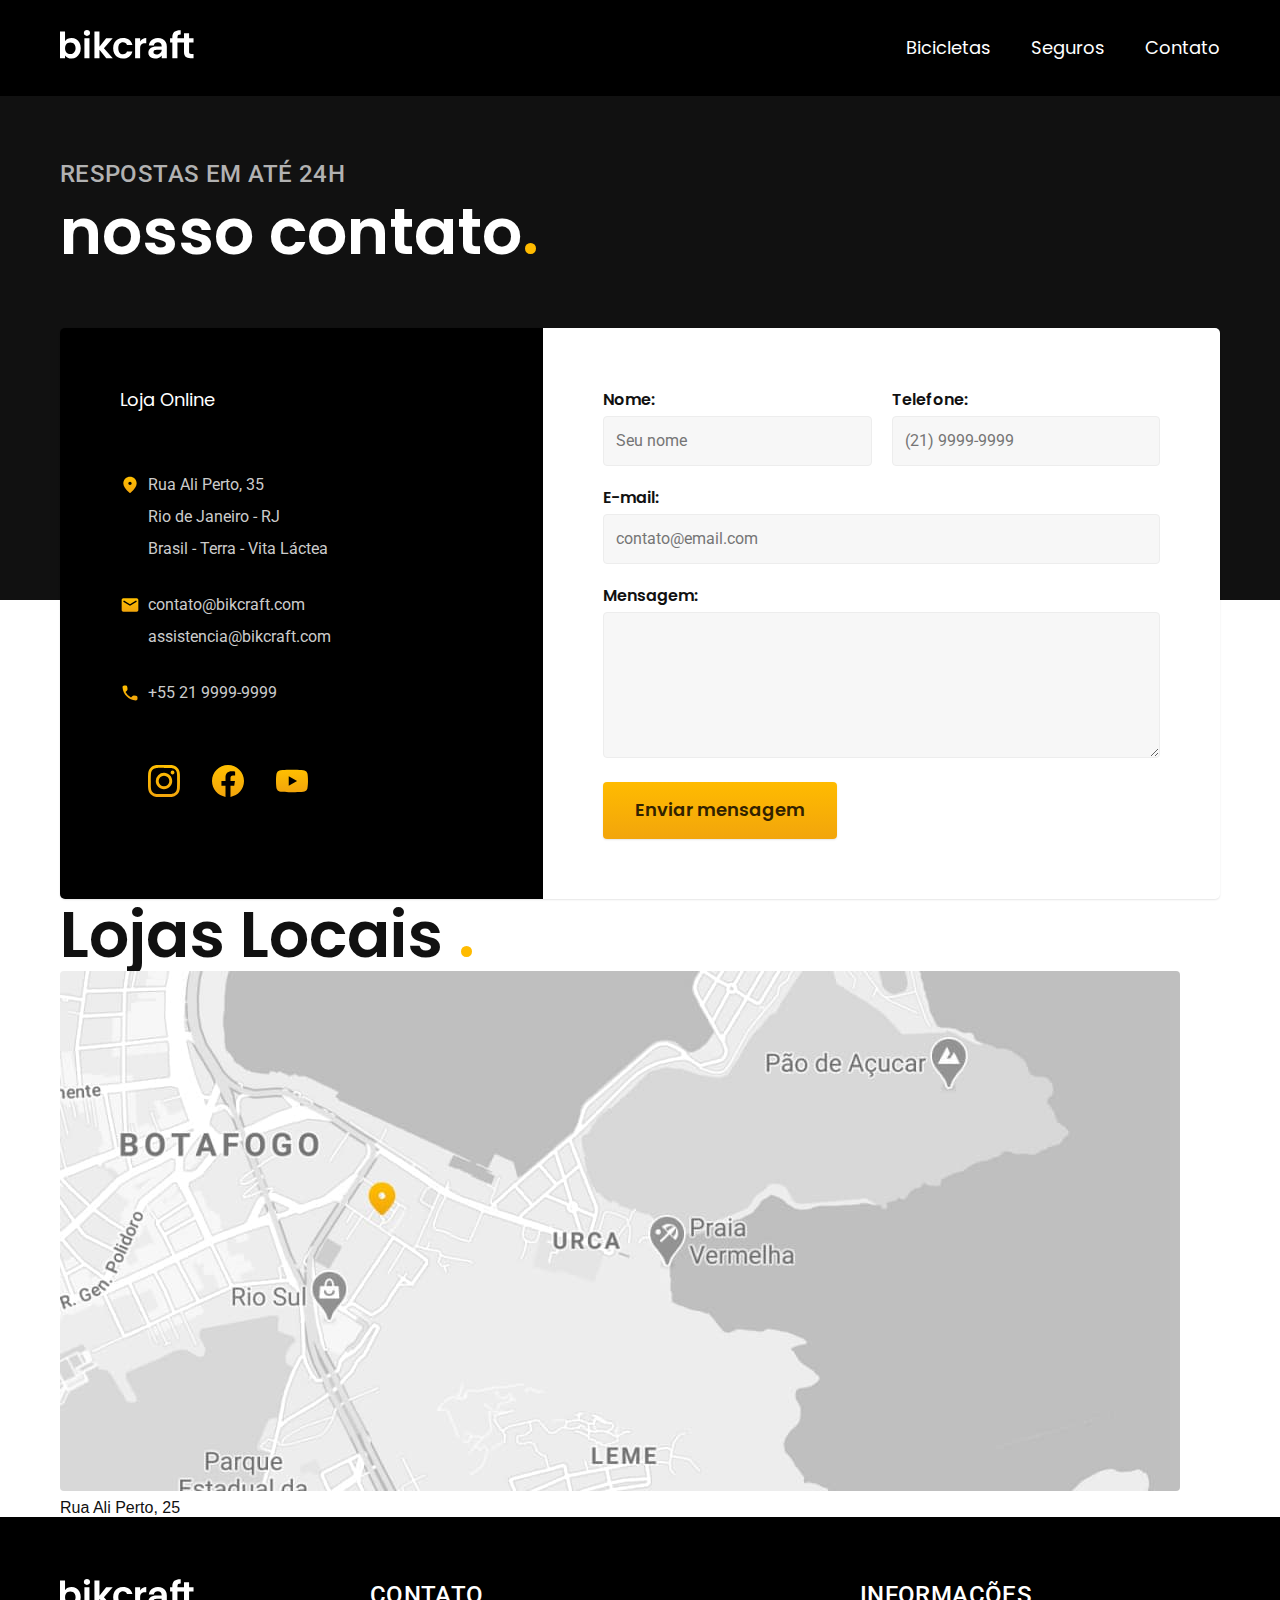
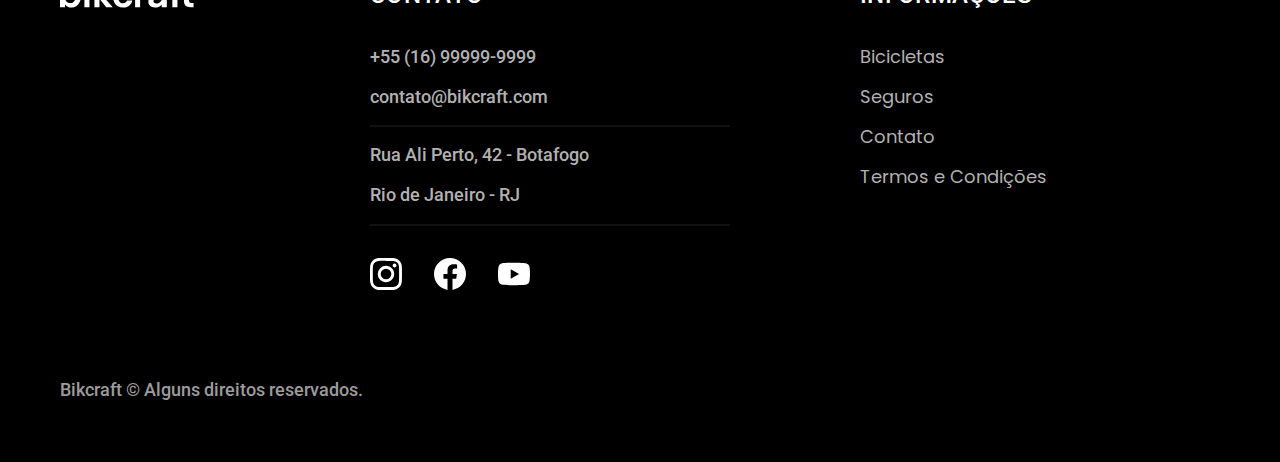
==== contatos.html @ 68f5b2b1 "Contatos da pagina" ====
<!DOCTYPE html>
<html lang="pt-br">
<head>
    <meta charset="UTF-8">
    <meta http-equiv="X-UA-Compatible" content="IE=edge">
    <meta name="viewport" content="width=device-width, initial-scale=1.0">
    <meta name="description" content="Contato Bikcraft.">
    <link rel="preconnect" href="https://fonts.googleapis.com">
    <link rel="preconnect" href="https://fonts.gstatic.com" crossorigin>
    <link href="https://fonts.googleapis.com/css2?family=Merriweather:ital,wght@1,900&family=Poppins:wght@400;600&family=Roboto:wght@400;500&display=swap" rel="stylesheet">
    <title>Contato - Bikecraft</title>
    <link rel="stylesheet" href="./css/style.css">
</head>
<body id="contato">
    <header class="header-bg">
        <div class="header container">
            <a href="./">
                <img src="./img/bikcraft.svg" alt="Bikcraft">
            </a>
            <nav aria-label="Primaria">
                <ul class="header-menu font-1-m cor-0">
                    <li><a href="./bicicletas.html">Bicicletas</a></li>
                    <li><a href="./seguros.html">Seguros</a></li>
                    <li><a href="./contatos.html">Contato</a></li>
                </ul>
            </nav>
        </div>
    </header>
    <main>
        <div class="titulo-bg">
            <div class="titulo container">
                <p class="font-2-l-b cor-5">RESPOSTAS EM ATÉ 24H</p>
                <h1 class="font-1-xxl cor-0">nosso contato<span class="cor-p1">.</span></h1>
            </div>
        </div>
            <div class="contato container">
                <section class="contato-dados" aria-label="Endereço">
                    <h2 class="font-1-m cor-0">Loja Online</h2>
                    <div class="contato-endereco font-2-s cor-4">
                        <p>Rua Ali Perto, 35</p>
                        <p>Rio de Janeiro - RJ</p>
                        <p>Brasil - Terra - Vita Láctea</p>
                    </div>
                    <address class="contato-meios font-2-s cor-4">
                        <a href="mailto:contato@bikcraft.com">contato@bikcraft.com</a>
                        <a href="mailto:assistencia@bikcraft.com">assistencia@bikcraft.com</a>
                        <a href="tel:+552199999999">+55 21 9999-9999</a>
                    </address>
                    <div class="contato-redes">
                        <a href="./">
                            <img src="./img/redes/instagram-p.svg" alt="instagram">
                        </a>
                        <a href="./">
                            <img src="./img/redes/facebook-p.svg" alt="facebook">
                        </a>
                        <a href="./">
                            <img src="./img/redes/youtube-p.svg" alt="youtube">
                        </a>
                    </div>
                </section>
                <section aria-label="Formulario" class="contato-formulario">
                    <form class="form" action="./contatos.html">
                        <div>
                            <label for="nome">Nome:</label>
                                <input type="text" id="nome" name="nome" placeholder="Seu nome">
                            </label>
                        </div>
                        <div>
                            <label for="telefone">Telefone:</label>
                                <input type="text" id="telefone" name="telefone" placeholder="(21) 9999-9999">
                            </label>
                        </div>
                        <div class="col-2">
                            <label for="email">E-mail:</label>
                                <input type="email" name="email" id="email" placeholder="contato@email.com">
                            </label>
                        </div>
                        <div class="col-2">
                            <label for="mensagem">Mensagem:</label>
                                <textarea name="mensagem" id="mensagem" cols="30" rows="5" placeholder="O que você precisa?">
                                </textarea>
                            </label>
                        </div>
                        <div>
                            <button class="botao col-2">Enviar mensagem</button>
                        </div>
                    </form>
                </section>
            </div>
    </main>
    <article class="lojas container">
        <h2 class="font-1-xxl">Lojas Locais <span class="cor-p1">.</span></h2>
        <div class="lojas-item">
            <img src="./img/lojas/rj.jpg" alt="Mapa com a localização de uma das nossas lojas">
            <div>
                <p>Rua Ali Perto, 25</p>
            </div>
        </div>
    </article>
    <footer class="footer-bg">
        <div class="footer container">
            <img src="./img/bikcraft.svg" alt="Bikecraft">
            <div class="footer-contato">
                <h3 class="font-2-l-b cor-0">Contato</h3>
                <ul class="cor-5 font-2-m">
                    <li><a href="tel:+5516999999999">+55 (16) 99999-9999</a></li>
                    <li><a href="mailto:contato@bikcraft.com">contato@bikcraft.com</a></li>
                    <li>Rua Ali Perto, 42 - Botafogo</li>
                    <li>Rio de Janeiro - RJ</li>
                </ul>
                <div class="footer-redes">
                    <a href="./">
                        <img src="./img/redes/instagram.svg" alt="instagram">
                    </a>
                    <a href="./">
                        <img src="./img/redes/facebook.svg" alt="facebook">
                    </a>
                    <a href="./">
                        <img src="./img/redes/youtube.svg" alt="youtube">
                    </a>
                </div>
            </div>
            <div class="footer-informacoes">
                <h3 class="font-2-l-b cor-0">Informações</h3>
                <ul class="cor-5 font-1-m">
                    <li><a href="./bicicletas.html">Bicicletas</a></li>
                    <li><a href="./seguros.html">Seguros</a></li>
                    <li><a href="./contato.html">Contato</a></li>
                    <li><a href="./termos.html">Termos e Condições</a></li>
                </ul>
            </div>
            <p class="footer-copy font-2-m cor-6">Bikcraft © Alguns direitos reservados.</p>
        </div>
    </footer>
</body>
</html>
---- css/style.css ----
/* Global/Reset */
@import "./global/global.css";
/* Header */
@import "./global/header.css";
/* Home */
@import "./home/introducao.css";
/* utilitarios */
@import"./utilidades/componente.css";
@import "./utilidades/tipografia.css";
@import "./utilidades/cores.css";
/* Bicicletas */
@import "./bicicletas/bicicletas_lista.css";
/* Tecnologia */
@import "./home/tecnologia.css";
/* Parceiros */
@import "./home/parceiros.css";
/* depoimento */
@import "./home/depoimento.css";
/* Seguros */
@import "./home/seguro.css";
/* Rodapé do site */
@import "./global/footer.css";


/* Termos CSS */
@import "./termos/termos.css";

/* Bicicletas css */
@import "./bicicletas/bicicletas.css";

/* Seguros */
@import"./seguros/perguntas.css";
@import"./seguros/vantagens.css";

/* bicicleta pagina de venda */
@import "./bicicleta/bicicleta.css";

/* Conheça o seguro */
@import "./seguros/seguro.css";

/* Contatos */
@import "./contatos/contatos.css";

@import "./utilidades/formulario.css";

@import "./contatos/lojas.css";
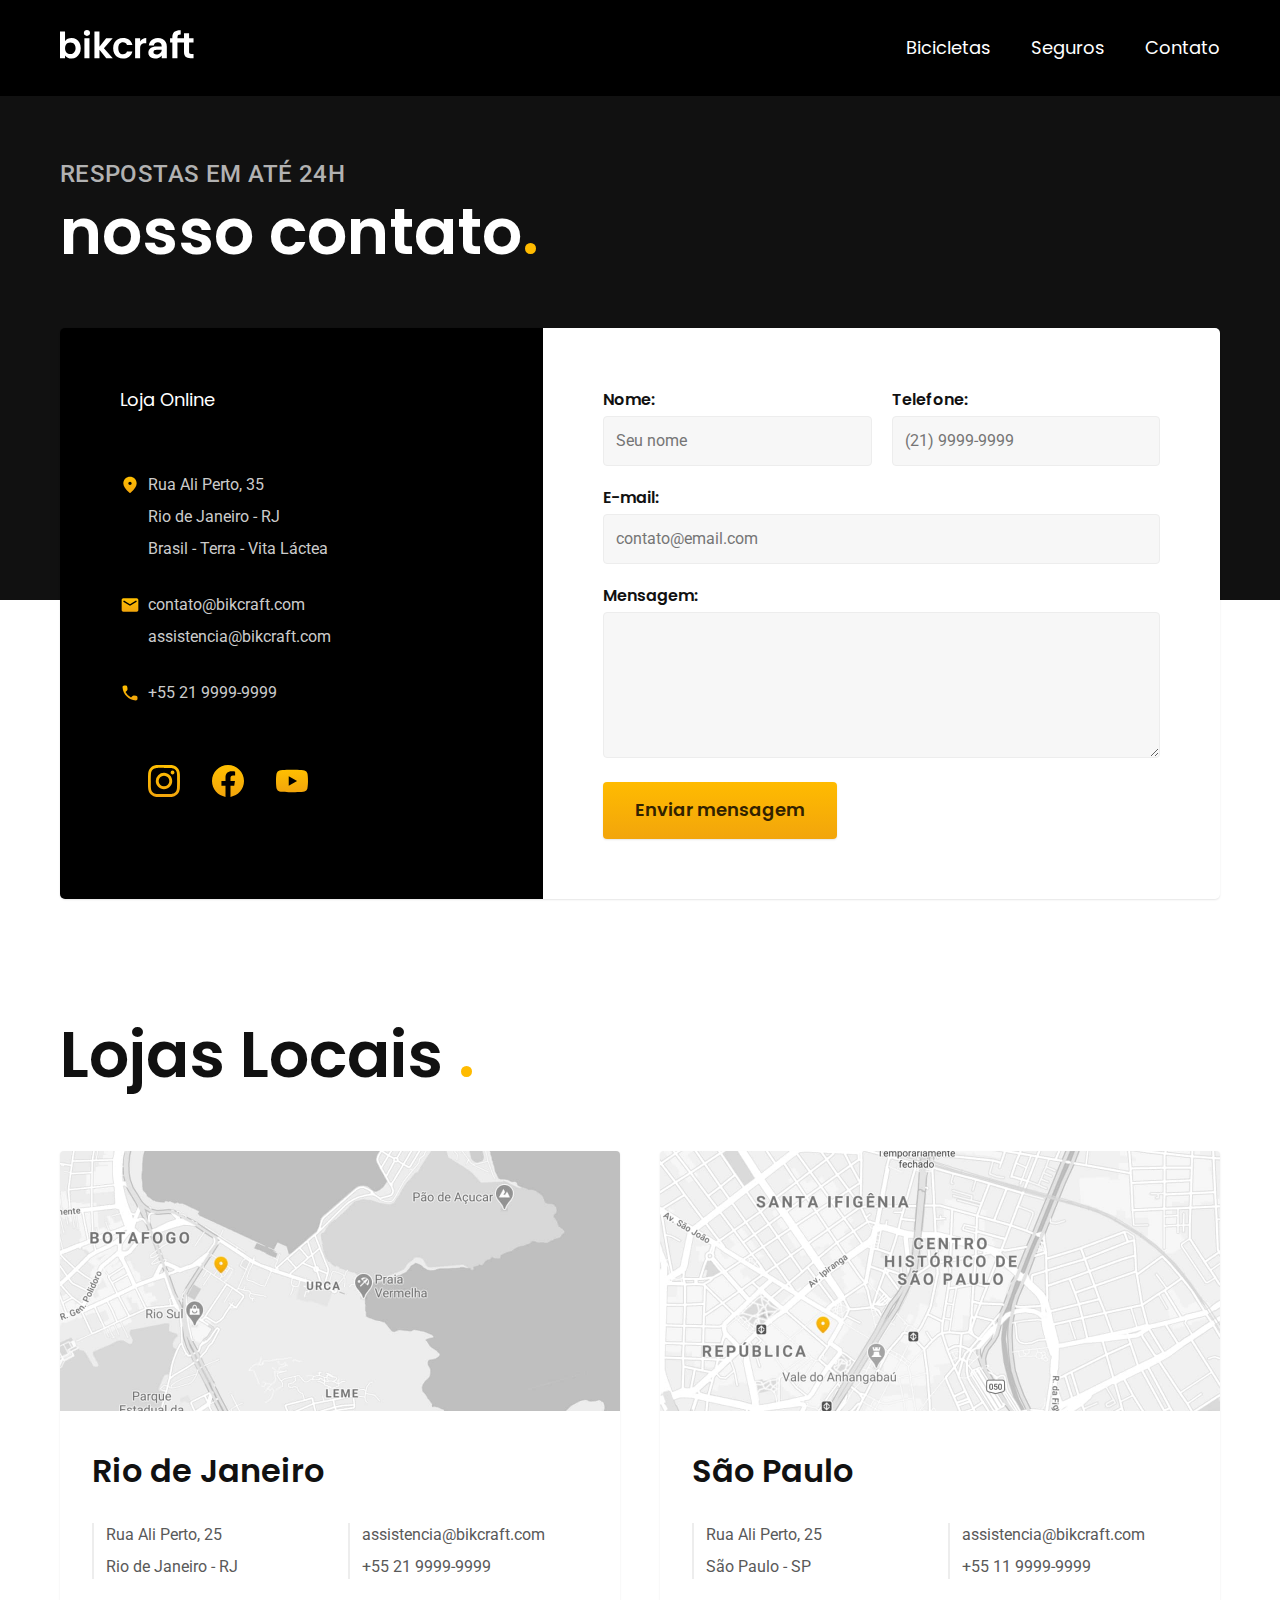
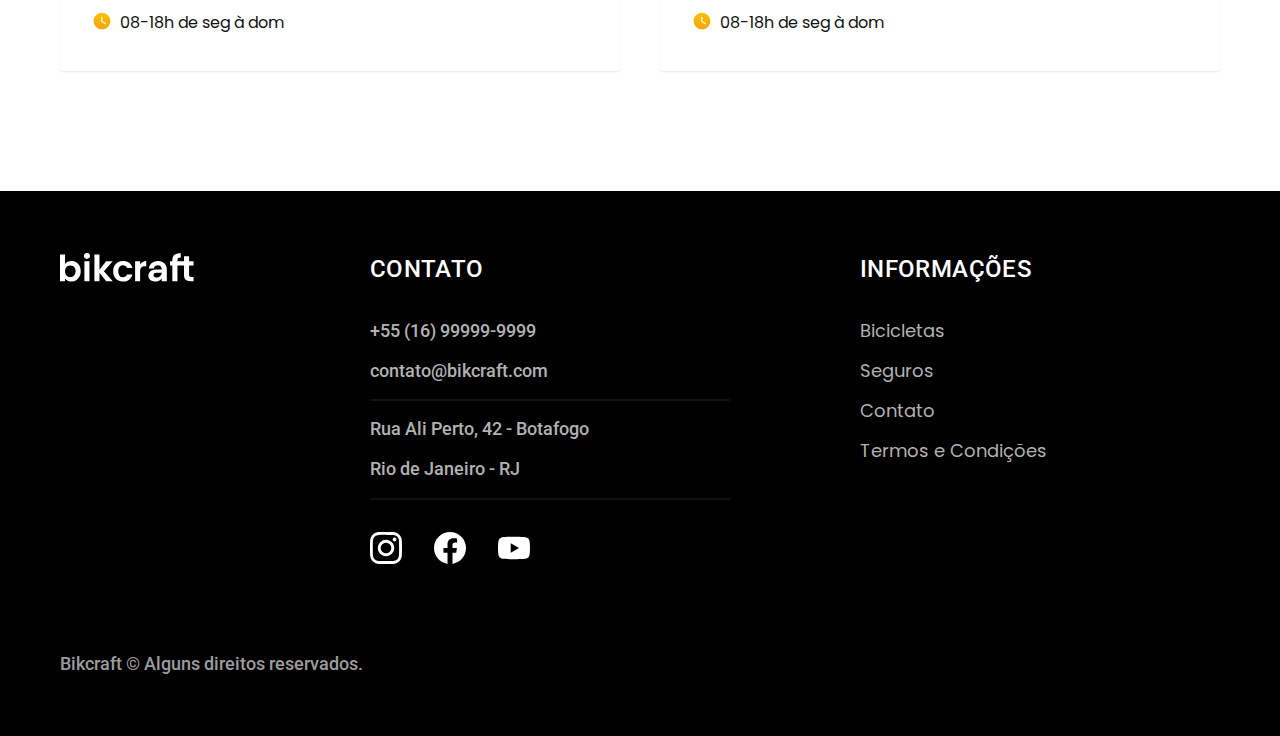
==== commit 8574e274: "Contatos da pagina" ====
--- a/contatos.html
+++ b/contatos.html
@@ -92,9 +92,34 @@
         <h2 class="font-1-xxl">Lojas Locais <span class="cor-p1">.</span></h2>
         <div class="lojas-item">
             <img src="./img/lojas/rj.jpg" alt="Mapa com a localização de uma das nossas lojas">
-            <div>
-                <p>Rua Ali Perto, 25</p>
+            <div class="lojas-conteudo">
+                <h3 class="font-1-xl">Rio de Janeiro</h3>
+                <div class="lojas-dados font-2-s cor-8">
+                    <p>Rua Ali Perto, 25</p>
+                    <p>Rio de Janeiro - RJ</p>
+                </div>
+                <div class="lojas-dados font-2-s cor-8">
+                    <a href="mailto:sp@bikcraft.com">assistencia@bikcraft.com</a>
+                    <a href="tel:+551199999999">+55 21 9999-9999</a>
+                </div>
+                <p class="lojas-tempo font-1-s"><img src="./img/icones/horario.svg" alt="">08-18h de seg à dom</p>
             </div>
+        </div>
+        <div class="lojas-item">
+                <img src="./img/lojas/sp.jpg" alt="Mapa com a localização de uma das nossas lojas">
+                <div class="lojas-conteudo">
+                    <h3 class="font-1-xl">São Paulo</h3>
+                    <div class="lojas-dados font-2-s cor-8">
+                        <p>Rua Ali Perto, 25</p>
+                        <p>São Paulo - SP</p>
+                    </div>
+                    <div class="lojas-dados font-2-s cor-8">
+                        <a href="mailto:sp@bikcraft.com">assistencia@bikcraft.com</a>
+                        <a href="tel:+551199999999">+55 11 9999-9999</a>
+                    </div>
+                    <p class="lojas-tempo font-1-s"><img src="./img/icones/horario.svg" alt="">08-18h de seg à dom</p>
+                </div>
+        </div>
         </div>
     </article>
     <footer class="footer-bg">
